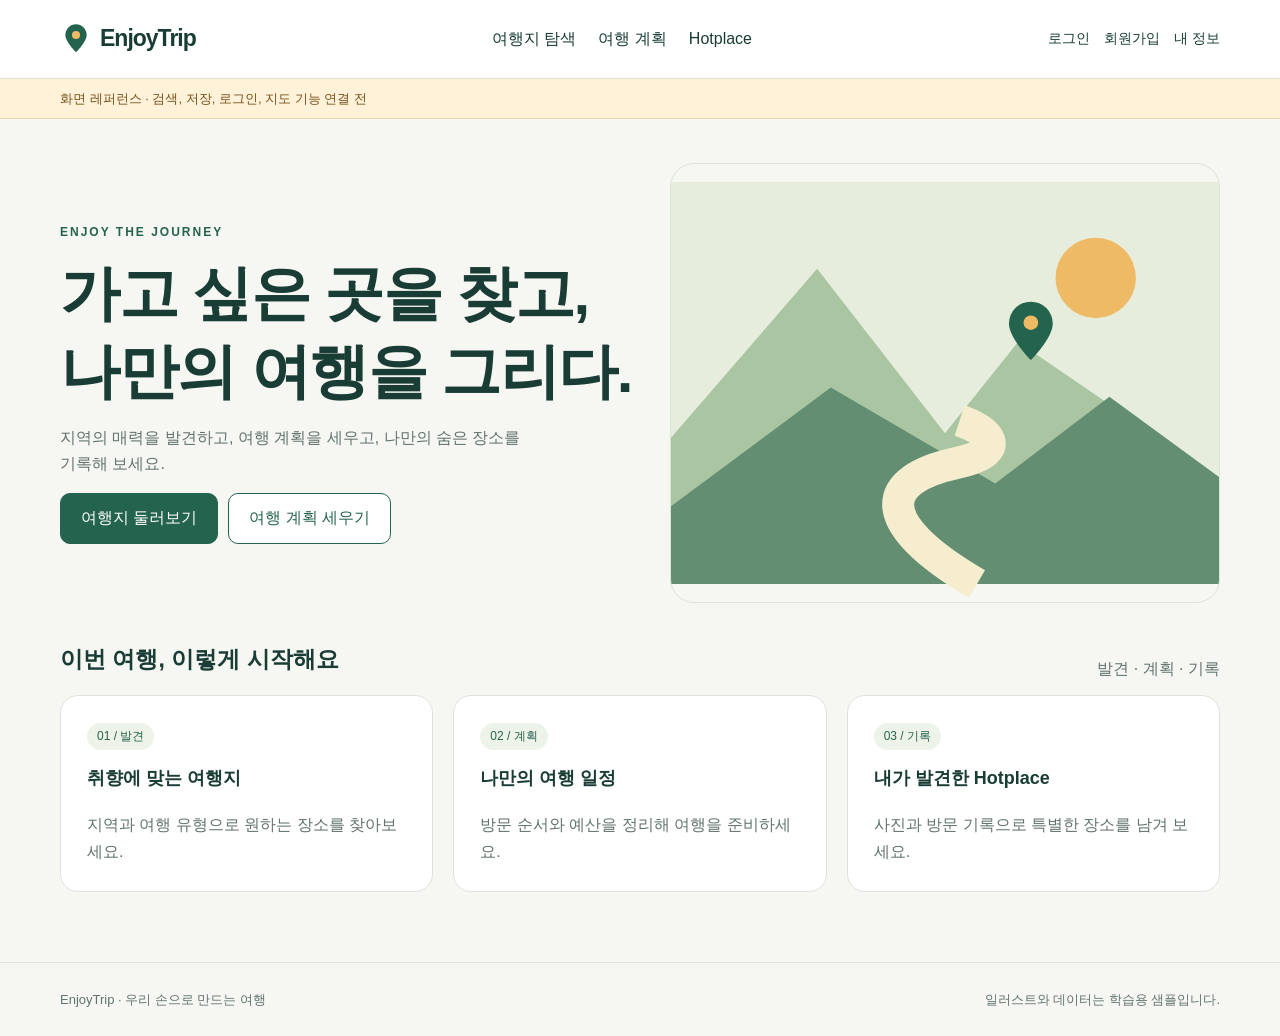
==== 01_frontend/index.html @ 8fa3e623 "feat: AI가 프로젝트 뼈대 작성" ====
<!doctype html>
<html lang="ko">
  <head>
    <meta charset="utf-8">
    <meta name="viewport" content="width=device-width, initial-scale=1">
    <title>
      여행의 시작 | EnjoyTrip
    </title>
    <link rel="icon" href="./assets/icons/pin.svg" type="image/svg+xml">
    <link rel="stylesheet" href="./css/common.css">
    <link rel="stylesheet" href="./css/home.css">
  </head>
  <body data-page="index">
    <a class="skip-link" href="#main">
      본문으로 이동
    </a>
    <header class="site-header">
      <div class="container header-inner">
        <a class="brand" href="./index.html">
          <img src="./assets/icons/pin.svg" alt="">
          EnjoyTrip
        </a>
        <nav class="site-nav" aria-label="주 메뉴">
          <ul>
            <li>
              <a href="./attractions.html">
                여행지 탐색
              </a>
            </li>
            <li>
              <a href="./plans.html">
                여행 계획
              </a>
            </li>
            <li>
              <a href="./hotplaces.html">
                Hotplace
              </a>
            </li>
          </ul>
        </nav>
        <div class="account-links">
          <a data-auth-link href="./login.html">
            로그인
          </a>
          <a data-auth-link href="./signup.html">
            회원가입
          </a>
          <a href="./mypage.html">
            내 정보
          </a>
          <span data-session-user hidden>
          </span>
          <button type="button" data-logout hidden>
            로그아웃
          </button>
        </div>
      </div>
    </header>
    <div class="preview-notice">
      <div class="container">
        화면 레퍼런스 · 검색, 저장, 로그인, 지도 기능 연결 전
      </div>
    </div>
    <main id="main" class="container">
      <section class="hero" aria-labelledby="hero-title">
        <div class="hero-copy">
          <span class="eyebrow">
            ENJOY THE JOURNEY
          </span>
          <h1 id="hero-title">
            가고 싶은 곳을 찾고,
            <br>
            나만의 여행을 그리다.
          </h1>
          <p class="muted">
            지역의 매력을 발견하고, 여행 계획을 세우고, 나만의 숨은 장소를 기록해 보세요.
          </p>
          <div class="actions">
            <a class="button" href="./attractions.html">
              여행지 둘러보기
            </a>
            <a class="button secondary" href="./plans.html">
              여행 계획 세우기
            </a>
          </div>
        </div>
        <img class="hero-art" src="./assets/images/travel-landscape.svg" width="600" height="440" alt="산과 산책길을 표현한 여행 일러스트">
      </section>
      <section class="section" aria-labelledby="features-title">
        <div class="section-heading">
          <h2 id="features-title">
            이번 여행, 이렇게 시작해요
          </h2>
          <span class="muted">
            발견 · 계획 · 기록
          </span>
        </div>
        <div class="feature-grid">
          <a class="panel feature-card" href="./attractions.html">
            <span class="badge">
              01 / 발견
            </span>
            <h3>
              취향에 맞는 여행지
            </h3>
            <p>
              지역과 여행 유형으로 원하는 장소를 찾아보세요.
            </p>
          </a>
          <a class="panel feature-card" href="./plans.html">
            <span class="badge">
              02 / 계획
            </span>
            <h3>
              나만의 여행 일정
            </h3>
            <p>
              방문 순서와 예산을 정리해 여행을 준비하세요.
            </p>
          </a>
          <a class="panel feature-card" href="./hotplaces.html">
            <span class="badge">
              03 / 기록
            </span>
            <h3>
              내가 발견한 Hotplace
            </h3>
            <p>
              사진과 방문 기록으로 특별한 장소를 남겨 보세요.
            </p>
          </a>
        </div>
      </section>
    </main>
    <footer class="site-footer">
      <div class="container row">
        <p>
          EnjoyTrip · 우리 손으로 만드는 여행
        </p>
        <p>
          일러스트와 데이터는 학습용 샘플입니다.
        </p>
      </div>
    </footer>
    <script type="module" src="./js/preview.js">
    </script>
    <script type="module" src="./js/common.js">
    </script>
  </body>
</html>
---- 01_frontend/css/common.css ----
/* AI가 제공한 공통 화면 레퍼런스. 두 사람이 읽고 수정할 수 있는 기본 CSS만 사용합니다. */
:root {
  --ink: #193c35;
  --muted: #62736d;
  --brand: #24634e;
  --paper: #f6f7f2;
  --line: #dce3d9;
  --accent: #efba65;
  --radius: 18px;
}
* { box-sizing: border-box; }
body { margin: 0; background: var(--paper); color: var(--ink); font-family: "Malgun Gothic", sans-serif; line-height: 1.65; }
a { color: inherit; text-decoration: none; }
a:hover { text-decoration: underline; }
button, input, select, textarea { font: inherit; }
button, .button { display: inline-flex; justify-content: center; align-items: center; gap: 8px; padding: 11px 20px; border: 1px solid var(--brand); border-radius: 10px; background: var(--brand); color: white; cursor: pointer; }
.button:hover { text-decoration: none; background: #194936; }
button:disabled { cursor: not-allowed; opacity: .55; }
.button.secondary, button.secondary { background: white; color: var(--brand); }
.danger { color: #a93628; }
:focus-visible { outline: 3px solid #b75e14; outline-offset: 4px; }
.skip-link { position: absolute; top: -100px; left: 16px; background: white; padding: 12px; z-index: 10; }
.skip-link:focus { top: 12px; }
.container { width: min(1160px, calc(100% - 40px)); margin-inline: auto; }
.site-header { background: white; border-bottom: 1px solid var(--line); }
.header-inner { display: flex; align-items: center; justify-content: space-between; gap: 20px; padding-block: 20px; flex-wrap: wrap; }
.brand { display: inline-flex; align-items: center; gap: 8px; font-size: 23px; font-weight: 800; letter-spacing: -1px; }
.brand img { width: 32px; height: 32px; }
.site-nav ul { list-style: none; display: flex; gap: 22px; padding: 0; margin: 0; flex-wrap: wrap; }
.site-nav a[aria-current="page"] { color: var(--brand); font-weight: 800; border-bottom: 2px solid var(--brand); }
.account-links { display: flex; gap: 14px; font-size: 14px; }
.preview-notice { background: #fff2d9; border-bottom: 1px solid #ead5ad; font-size: 13px; padding: 9px 0; color: #76511b; }
main { padding-block: 44px 70px; min-height: 65vh; }
h1, h2, h3, p { margin-top: 0; }
h1 { font-size: clamp(28px, 4vw, 42px); line-height: 1.3; letter-spacing: -1.5px; margin-bottom: 14px; }
h2 { font-size: 23px; line-height: 1.4; }
h3 { font-size: 18px; }
.eyebrow { display: block; margin-bottom: 12px; color: var(--brand); font-size: 12px; font-weight: 800; letter-spacing: 2px; }
.muted, .hint { color: var(--muted); }
.hint { font-size: 13px; }
.panel { background: white; padding: 26px; border: 1px solid var(--line); border-radius: var(--radius); min-width: 0; }
.page-heading { margin-bottom: 28px; }
.section-heading, .row { display: flex; align-items: center; justify-content: space-between; gap: 16px; flex-wrap: wrap; }
.section { margin-top: 40px; }
.actions { display: flex; gap: 10px; flex-wrap: wrap; align-items: center; }
.stack > * + * { margin-top: 20px; }
.field { display: grid; gap: 7px; min-width: 0; }
label, legend { font-size: 14px; font-weight: 700; }
input:not([type="checkbox"]), select, textarea { width: 100%; padding: 11px 13px; border: 1px solid #b9c9c0; border-radius: 9px; background: white; color: var(--ink); min-width: 0; }
textarea { resize: vertical; min-height: 110px; }
fieldset { border: 0; margin: 0; padding: 0; }
legend { margin-bottom: 14px; }
.form-grid { display: grid; gap: 18px; }
.badge { display: inline-block; padding: 4px 10px; border-radius: 30px; background: #eef3e9; color: var(--brand); font-size: 12px; }
.empty-state { padding: 30px 16px; border: 1px dashed #b9c9c0; border-radius: 12px; text-align: center; color: var(--muted); }
.site-footer { padding: 26px 0; border-top: 1px solid var(--line); color: var(--muted); font-size: 13px; }
.site-footer p { margin: 0; }
[hidden] { display: none !important; }
@media (min-width: 700px) { .form-grid { grid-template-columns: repeat(2, minmax(0, 1fr)); } }
@media (max-width: 699px) {
  .container { width: calc(100% - 28px); }
  .header-inner { gap: 14px; }
  .site-nav { order: 3; width: 100%; }
  .site-nav ul { gap: 18px; font-size: 14px; }
  .panel { padding: 20px; }
  main { padding-top: 30px; }
}
---- 01_frontend/css/home.css ----
/* A 담당: hero 배치와 모바일 전환 원리를 읽고 직접 개선하세요. */
.hero { display: grid; gap: 32px; align-items: center; }
.hero-copy { padding-block: 28px; }
.hero h1 { font-size: clamp(36px, 5vw, 60px); }
.hero-copy p { max-width: 470px; }
.hero-art { width: 100%; border-radius: 24px; border: 1px solid var(--line); }
.feature-grid { display: grid; gap: 20px; }
.feature-card { display: block; }
.feature-card .badge { margin-bottom: 14px; }
.feature-card p { margin-bottom: 0; color: var(--muted); }
@media (min-width: 800px) {
  .hero { grid-template-columns: 1.05fr 1fr; }
  .feature-grid { grid-template-columns: repeat(3, minmax(0, 1fr)); }
}
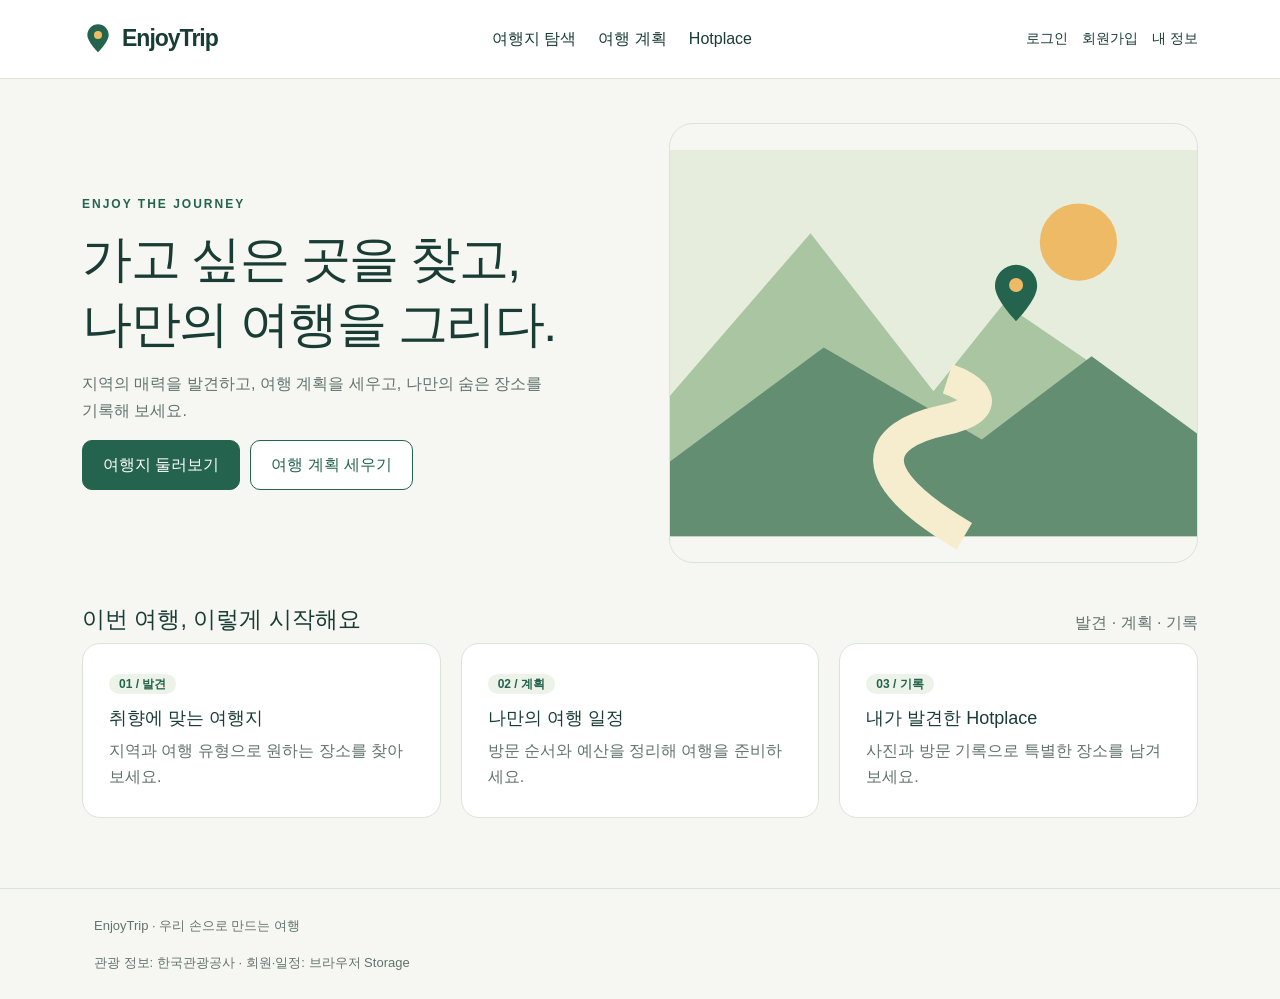
==== commit 5e699e30: "feat: Ai작업 마무리 및 보고서 작성" ====
--- a/01_frontend/index.html
+++ b/01_frontend/index.html
@@ -7,6 +7,7 @@
       여행의 시작 | EnjoyTrip
     </title>
     <link rel="icon" href="./assets/icons/pin.svg" type="image/svg+xml">
+    <link rel="stylesheet" href="./assets/vendor/bootstrap.min.css">
     <link rel="stylesheet" href="./css/common.css">
     <link rel="stylesheet" href="./css/home.css">
   </head>
@@ -40,7 +41,7 @@
           </ul>
         </nav>
         <div class="account-links">
-          <a data-auth-link href="./login.html">
+          <a data-auth-link id="login-link" href="./login.html">
             로그인
           </a>
           <a data-auth-link href="./signup.html">
@@ -57,12 +58,7 @@
         </div>
       </div>
     </header>
-    <div class="preview-notice">
-      <div class="container">
-        화면 레퍼런스 · 검색, 저장, 로그인, 지도 기능 연결 전
-      </div>
-    </div>
-    <main id="main" class="container">
+<main id="main" class="container">
       <section class="hero" aria-labelledby="hero-title">
         <div class="hero-copy">
           <span class="eyebrow">
@@ -139,13 +135,11 @@
           EnjoyTrip · 우리 손으로 만드는 여행
         </p>
         <p>
-          일러스트와 데이터는 학습용 샘플입니다.
+          관광 정보: 한국관광공사 · 회원·일정: 브라우저 Storage
         </p>
       </div>
     </footer>
-    <script type="module" src="./js/preview.js">
-    </script>
-    <script type="module" src="./js/common.js">
+<script type="module" src="./js/common.js">
     </script>
   </body>
 </html>
--- a/01_frontend/css/common.css
+++ b/01_frontend/css/common.css
@@ -8,6 +8,13 @@
   --accent: #efba65;
   --radius: 18px;
 }
+.place-photo { width: 100%; height: 170px; object-fit: cover; border-radius: 12px; margin-bottom: 12px; }
+.detail-dialog { max-height: 85vh; overflow: auto; }
+.detail-dialog .place-photo { height: 230px; }
+.account-links { align-items: center; flex-wrap: wrap; }
+.schedule-item[draggable="true"] { cursor: grab; }
+.drag-handle { cursor: grab; user-select: none; }
+.map-placeholder img { max-width: none; }
 * { box-sizing: border-box; }
 body { margin: 0; background: var(--paper); color: var(--ink); font-family: "Malgun Gothic", sans-serif; line-height: 1.65; }
 a { color: inherit; text-decoration: none; }
--- a/01_frontend/css/home.css
+++ b/01_frontend/css/home.css
@@ -1,7 +1,7 @@
 /* A 담당: hero 배치와 모바일 전환 원리를 읽고 직접 개선하세요. */
 .hero { display: grid; gap: 32px; align-items: center; }
 .hero-copy { padding-block: 28px; }
-.hero h1 { font-size: clamp(36px, 5vw, 60px); }
+.hero h1 { font-size: clamp(32px, 4vw, 50px); word-break: keep-all; }
 .hero-copy p { max-width: 470px; }
 .hero-art { width: 100%; border-radius: 24px; border: 1px solid var(--line); }
 .feature-grid { display: grid; gap: 20px; }
